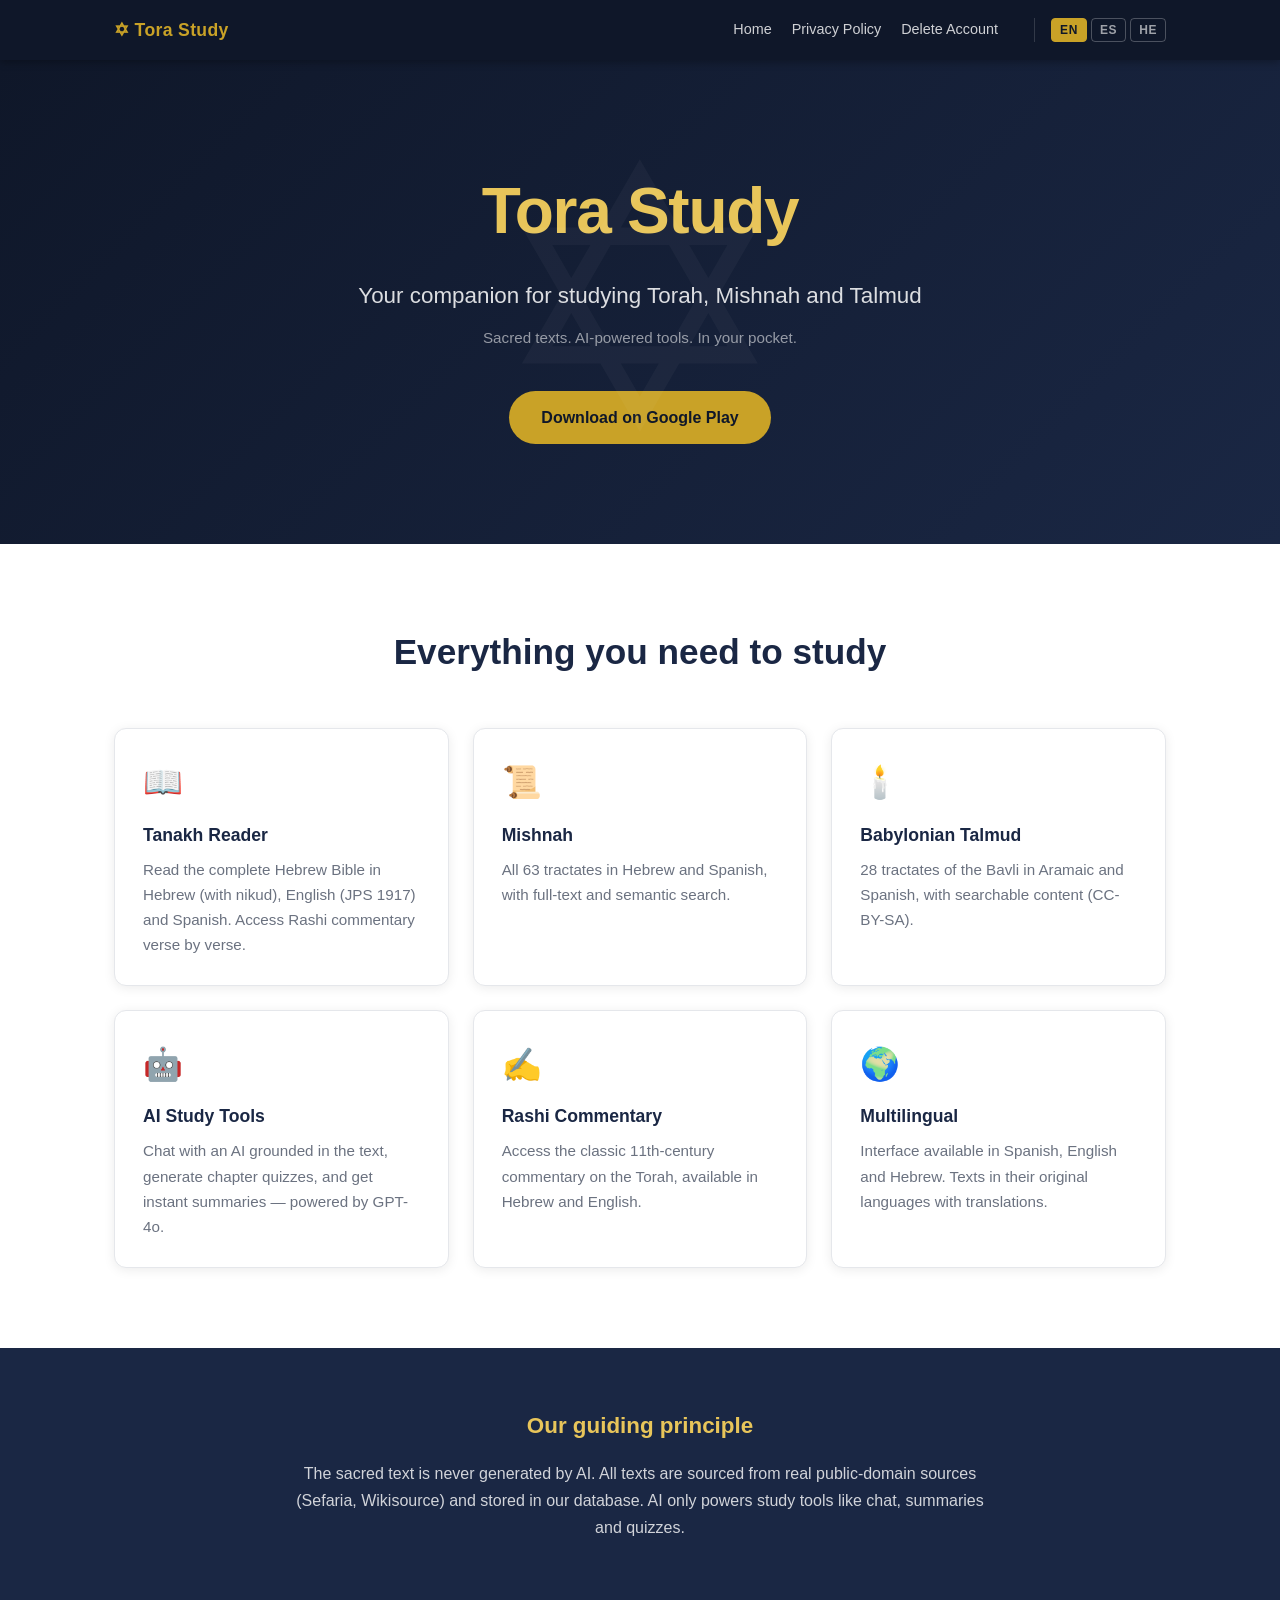
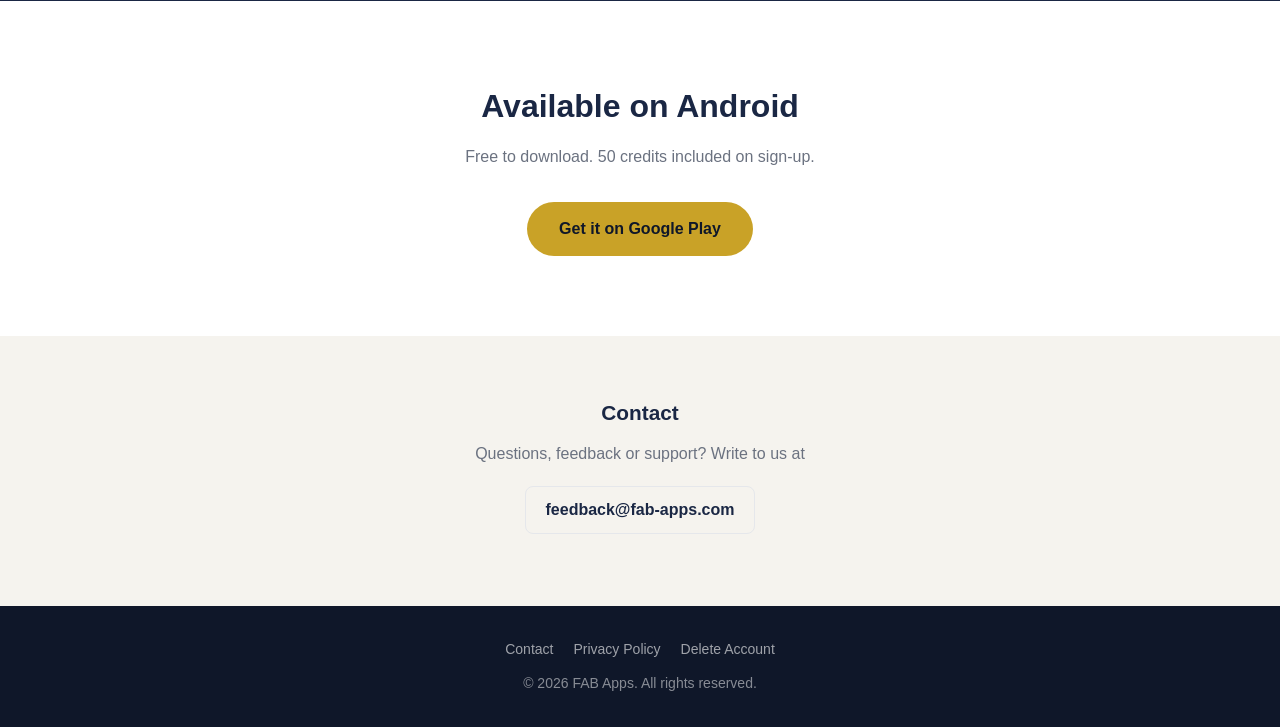
==== index.html @ 7d10b5b9 "Add landing page, privacy policy, and account deletion pages Three static HTML pages with EN/ES/HE l" ====
<!DOCTYPE html>
<html lang="en" dir="ltr">
<head>
  <meta charset="UTF-8" />
  <meta name="viewport" content="width=device-width, initial-scale=1.0" />
  <title>Tora Study</title>
  <meta name="description" content="Study Torah, Mishnah and Talmud with AI-powered tools. Sacred texts, multilingual, in your pocket." />
  <link rel="stylesheet" href="./css/style.css" />
  <link rel="icon" href="data:image/svg+xml,<svg xmlns='http://www.w3.org/2000/svg' viewBox='0 0 100 100'><text y='.9em' font-size='90'>✡</text></svg>" />
</head>
<body>

  <!-- Navigation -->
  <nav class="nav">
    <div class="container nav__inner">
      <a href="./index.html" class="nav__logo">✡ Tora Study</a>
      <div class="nav__links">
        <a href="./index.html" data-i18n="nav.home">Home</a>
        <a href="./privacy.html" data-i18n="nav.privacy">Privacy Policy</a>
        <a href="./delete-account.html" data-i18n="nav.deleteAccount">Delete Account</a>
        <div class="lang-switcher">
          <button class="lang-btn" data-lang="en">EN</button>
          <button class="lang-btn" data-lang="es">ES</button>
          <button class="lang-btn" data-lang="he">HE</button>
        </div>
      </div>
    </div>
  </nav>

  <!-- Hero -->
  <section class="hero">
    <h1 class="hero__title" data-i18n="hero.title">Tora Study</h1>
    <p class="hero__subtitle" data-i18n="hero.subtitle">Your companion for studying Torah, Mishnah and Talmud</p>
    <p class="hero__tagline" data-i18n="hero.tagline">Sacred texts. AI-powered tools. In your pocket.</p>
    <a href="#download" class="btn btn--gold" data-i18n="hero.download">Download on Google Play</a>
  </section>

  <!-- Features -->
  <section class="section">
    <div class="container">
      <h2 class="section__title" data-i18n="features.title">Everything you need to study</h2>
      <div class="features-grid">

        <div class="feature-card">
          <span class="feature-card__icon">📖</span>
          <h3 class="feature-card__title" data-i18n="features.tanakh.title">Tanakh Reader</h3>
          <p class="feature-card__desc" data-i18n="features.tanakh.desc">
            Read the complete Hebrew Bible in Hebrew (with nikud), English (JPS 1917) and Spanish. Access Rashi commentary verse by verse.
          </p>
        </div>

        <div class="feature-card">
          <span class="feature-card__icon">📜</span>
          <h3 class="feature-card__title" data-i18n="features.mishnah.title">Mishnah</h3>
          <p class="feature-card__desc" data-i18n="features.mishnah.desc">
            All 63 tractates in Hebrew and Spanish, with full-text and semantic search.
          </p>
        </div>

        <div class="feature-card">
          <span class="feature-card__icon">🕯️</span>
          <h3 class="feature-card__title" data-i18n="features.talmud.title">Babylonian Talmud</h3>
          <p class="feature-card__desc" data-i18n="features.talmud.desc">
            28 tractates of the Bavli in Aramaic and Spanish, with searchable content (CC-BY-SA).
          </p>
        </div>

        <div class="feature-card">
          <span class="feature-card__icon">🤖</span>
          <h3 class="feature-card__title" data-i18n="features.ai.title">AI Study Tools</h3>
          <p class="feature-card__desc" data-i18n="features.ai.desc">
            Chat with an AI grounded in the text, generate chapter quizzes, and get instant summaries — powered by GPT-4o.
          </p>
        </div>

        <div class="feature-card">
          <span class="feature-card__icon">✍️</span>
          <h3 class="feature-card__title" data-i18n="features.rashi.title">Rashi Commentary</h3>
          <p class="feature-card__desc" data-i18n="features.rashi.desc">
            Access the classic 11th-century commentary on the Torah, available in Hebrew and English.
          </p>
        </div>

        <div class="feature-card">
          <span class="feature-card__icon">🌍</span>
          <h3 class="feature-card__title" data-i18n="features.multilang.title">Multilingual</h3>
          <p class="feature-card__desc" data-i18n="features.multilang.desc">
            Interface available in Spanish, English and Hebrew. Texts in their original languages with translations.
          </p>
        </div>

      </div>
    </div>
  </section>

  <!-- Principle -->
  <div class="principle">
    <h2 class="principle__title" data-i18n="principles.title">Our guiding principle</h2>
    <p class="principle__text" data-i18n="principles.text">
      The sacred text is never generated by AI. All texts are sourced from real public-domain sources (Sefaria, Wikisource) and stored in our database. AI only powers study tools like chat, summaries and quizzes.
    </p>
  </div>

  <!-- Download -->
  <section class="download" id="download">
    <h2 class="download__title" data-i18n="download.title">Available on Android</h2>
    <p class="download__subtitle" data-i18n="download.subtitle">Free to download. 50 credits included on sign-up.</p>
    <a href="#" class="btn btn--gold" data-i18n="download.google">Get it on Google Play</a>
  </section>

  <!-- Contact -->
  <section class="contact">
    <h2 class="contact__title" data-i18n="contact.title">Contact</h2>
    <p class="contact__text" data-i18n="contact.text">Questions, feedback or support? Write to us at</p>
    <a href="mailto:feedback@fab-apps.com" class="email-link" data-i18n-email>feedback@fab-apps.com</a>
  </section>

  <!-- Footer -->
  <footer class="footer">
    <div class="footer__links">
      <a href="./index.html" data-i18n="footer.contact">Contact</a>
      <a href="./privacy.html" data-i18n="footer.privacy">Privacy Policy</a>
      <a href="./delete-account.html" data-i18n="footer.delete">Delete Account</a>
    </div>
    <p data-i18n="footer.copyright">© 2026 FAB Apps. All rights reserved.</p>
  </footer>

  <script src="./js/i18n.js"></script>
</body>
</html>
---- css/style.css ----
/* ── Reset & base ────────────────────────────────────────────────────────── */
*, *::before, *::after { box-sizing: border-box; margin: 0; padding: 0; }

:root {
  --navy:    #1a2744;
  --navy-dk: #0f1729;
  --gold:    #c9a227;
  --gold-lt: #e8c55a;
  --white:   #ffffff;
  --off-white: #f5f3ee;
  --text:    #1a1a2e;
  --muted:   #6b7280;
  --border:  #e5e7eb;
  --card-bg: #ffffff;
  --shadow:  0 2px 12px rgba(0,0,0,.08);
  --radius:  12px;
  --max-w:   1100px;
}

html { font-size: 16px; scroll-behavior: smooth; }

body {
  font-family: -apple-system, BlinkMacSystemFont, 'Segoe UI', Roboto, Helvetica, Arial, sans-serif;
  color: var(--text);
  background: var(--white);
  line-height: 1.6;
}

a { color: var(--gold); text-decoration: none; }
a:hover { text-decoration: underline; }

img { max-width: 100%; height: auto; }

/* ── Layout helpers ──────────────────────────────────────────────────────── */
.container { max-width: var(--max-w); margin: 0 auto; padding: 0 24px; }
.section    { padding: 80px 0; }
.section--alt { background: var(--off-white); }

/* ── Nav ─────────────────────────────────────────────────────────────────── */
.nav {
  background: var(--navy-dk);
  position: sticky;
  top: 0;
  z-index: 100;
  box-shadow: 0 2px 8px rgba(0,0,0,.3);
}

.nav__inner {
  display: flex;
  align-items: center;
  gap: 24px;
  height: 60px;
}

.nav__logo {
  color: var(--gold);
  font-weight: 700;
  font-size: 1.1rem;
  letter-spacing: .02em;
  white-space: nowrap;
  text-decoration: none;
}

.nav__links {
  display: flex;
  gap: 20px;
  margin-left: auto;
  align-items: center;
}

.nav__links a {
  color: rgba(255,255,255,.8);
  font-size: .9rem;
  white-space: nowrap;
  transition: color .2s;
}

.nav__links a:hover { color: var(--gold-lt); text-decoration: none; }

.lang-switcher {
  display: flex;
  gap: 4px;
  margin-left: 16px;
  border-left: 1px solid rgba(255,255,255,.15);
  padding-left: 16px;
}

.lang-btn {
  background: transparent;
  border: 1px solid rgba(255,255,255,.25);
  color: rgba(255,255,255,.6);
  padding: 4px 8px;
  border-radius: 4px;
  cursor: pointer;
  font-size: .75rem;
  font-weight: 600;
  letter-spacing: .05em;
  transition: all .2s;
}

.lang-btn:hover,
.lang-btn.active {
  background: var(--gold);
  border-color: var(--gold);
  color: var(--navy-dk);
}

/* ── Hero ────────────────────────────────────────────────────────────────── */
.hero {
  background: linear-gradient(135deg, var(--navy-dk) 0%, var(--navy) 100%);
  color: var(--white);
  text-align: center;
  padding: 100px 24px;
  position: relative;
  overflow: hidden;
}

.hero::before {
  content: '✡';
  position: absolute;
  font-size: 360px;
  opacity: .03;
  top: 50%;
  left: 50%;
  transform: translate(-50%, -50%);
  pointer-events: none;
}

.hero__title {
  font-size: clamp(2.5rem, 6vw, 4rem);
  font-weight: 800;
  color: var(--gold-lt);
  letter-spacing: -.02em;
  margin-bottom: 16px;
}

.hero__subtitle {
  font-size: clamp(1.1rem, 2.5vw, 1.4rem);
  color: rgba(255,255,255,.85);
  max-width: 600px;
  margin: 0 auto 12px;
}

.hero__tagline {
  font-size: .95rem;
  color: rgba(255,255,255,.55);
  margin-bottom: 40px;
}

.btn {
  display: inline-flex;
  align-items: center;
  gap: 8px;
  padding: 14px 32px;
  border-radius: 50px;
  font-weight: 700;
  font-size: 1rem;
  transition: all .2s;
  cursor: pointer;
  border: none;
  text-decoration: none;
}

.btn--gold {
  background: var(--gold);
  color: var(--navy-dk);
}

.btn--gold:hover {
  background: var(--gold-lt);
  transform: translateY(-2px);
  box-shadow: 0 8px 24px rgba(201,162,39,.35);
  text-decoration: none;
  color: var(--navy-dk);
}

.btn--outline {
  background: transparent;
  color: var(--gold);
  border: 2px solid var(--gold);
}

.btn--outline:hover {
  background: var(--gold);
  color: var(--navy-dk);
  text-decoration: none;
}

/* ── Features grid ───────────────────────────────────────────────────────── */
.section__title {
  text-align: center;
  font-size: clamp(1.5rem, 3vw, 2.2rem);
  font-weight: 700;
  color: var(--navy);
  margin-bottom: 48px;
}

.features-grid {
  display: grid;
  grid-template-columns: repeat(auto-fill, minmax(300px, 1fr));
  gap: 24px;
}

.feature-card {
  background: var(--card-bg);
  border: 1px solid var(--border);
  border-radius: var(--radius);
  padding: 28px;
  box-shadow: var(--shadow);
  transition: transform .2s, box-shadow .2s;
}

.feature-card:hover {
  transform: translateY(-4px);
  box-shadow: 0 8px 24px rgba(0,0,0,.12);
}

.feature-card__icon {
  font-size: 2rem;
  margin-bottom: 12px;
  display: block;
}

.feature-card__title {
  font-size: 1.1rem;
  font-weight: 700;
  color: var(--navy);
  margin-bottom: 8px;
}

.feature-card__desc {
  font-size: .95rem;
  color: var(--muted);
  line-height: 1.65;
}

/* ── Principle banner ─────────────────────────────────────────────────────── */
.principle {
  background: var(--navy);
  color: var(--white);
  padding: 60px 24px;
  text-align: center;
}

.principle__title {
  font-size: 1.4rem;
  font-weight: 700;
  color: var(--gold-lt);
  margin-bottom: 16px;
}

.principle__text {
  max-width: 700px;
  margin: 0 auto;
  color: rgba(255,255,255,.8);
  font-size: 1rem;
  line-height: 1.7;
}

/* ── Download section ────────────────────────────────────────────────────── */
.download {
  text-align: center;
  padding: 80px 24px;
}

.download__title {
  font-size: clamp(1.5rem, 3vw, 2rem);
  font-weight: 700;
  color: var(--navy);
  margin-bottom: 12px;
}

.download__subtitle {
  color: var(--muted);
  margin-bottom: 32px;
}

.store-badge {
  display: inline-block;
  background: #000;
  color: #fff;
  border-radius: 10px;
  padding: 12px 24px;
  font-weight: 600;
  font-size: .95rem;
  transition: opacity .2s;
}

.store-badge:hover { opacity: .85; text-decoration: none; color: #fff; }

/* ── Contact ─────────────────────────────────────────────────────────────── */
.contact {
  background: var(--off-white);
  text-align: center;
  padding: 60px 24px;
}

.contact__title {
  font-size: 1.3rem;
  font-weight: 700;
  color: var(--navy);
  margin-bottom: 12px;
}

.contact__text { color: var(--muted); margin-bottom: 8px; }

/* ── Footer ──────────────────────────────────────────────────────────────── */
.footer {
  background: var(--navy-dk);
  color: rgba(255,255,255,.5);
  text-align: center;
  padding: 32px 24px;
  font-size: .875rem;
}

.footer__links {
  display: flex;
  justify-content: center;
  gap: 20px;
  margin-bottom: 12px;
  flex-wrap: wrap;
}

.footer__links a { color: rgba(255,255,255,.6); }
.footer__links a:hover { color: var(--gold); text-decoration: none; }

/* ── Privacy / Delete pages ──────────────────────────────────────────────── */
.page-hero {
  background: linear-gradient(135deg, var(--navy-dk) 0%, var(--navy) 100%);
  color: var(--white);
  padding: 60px 24px;
  text-align: center;
}

.page-hero__title {
  font-size: clamp(1.8rem, 4vw, 2.8rem);
  font-weight: 800;
  color: var(--gold-lt);
  margin-bottom: 8px;
}

.page-hero__sub {
  color: rgba(255,255,255,.65);
  font-size: .9rem;
}

.prose {
  max-width: 800px;
  margin: 0 auto;
  padding: 60px 24px;
}

.prose h2 {
  font-size: 1.25rem;
  font-weight: 700;
  color: var(--navy);
  margin: 40px 0 12px;
  padding-bottom: 8px;
  border-bottom: 2px solid var(--gold);
}

.prose p, .prose li {
  color: var(--muted);
  margin-bottom: 12px;
  font-size: .975rem;
  line-height: 1.75;
}

.prose ul { padding-left: 20px; margin-bottom: 16px; }
.prose li { margin-bottom: 6px; }
.prose strong { color: var(--text); }
.prose a { color: var(--gold); }

/* Delete account page */
.method-card {
  background: var(--card-bg);
  border: 1px solid var(--border);
  border-radius: var(--radius);
  padding: 28px;
  margin: 24px 0;
  box-shadow: var(--shadow);
}

.method-card__title {
  font-size: 1.15rem;
  font-weight: 700;
  color: var(--navy);
  margin-bottom: 16px;
  display: flex;
  align-items: center;
  gap: 10px;
}

.method-card__title .badge {
  background: var(--gold);
  color: var(--navy-dk);
  border-radius: 50%;
  width: 28px; height: 28px;
  display: inline-flex;
  align-items: center;
  justify-content: center;
  font-size: .8rem;
  font-weight: 800;
  flex-shrink: 0;
}

.steps { list-style: none; counter-reset: steps; padding: 0; }
.steps li {
  counter-increment: steps;
  display: flex;
  gap: 12px;
  align-items: flex-start;
  margin-bottom: 10px;
  color: var(--muted);
  font-size: .95rem;
}

.steps li::before {
  content: counter(steps);
  background: var(--navy);
  color: white;
  border-radius: 50%;
  width: 22px; height: 22px;
  display: inline-flex;
  align-items: center;
  justify-content: center;
  font-size: .75rem;
  font-weight: 700;
  flex-shrink: 0;
  margin-top: 2px;
}

.note {
  background: #fef3cd;
  border-left: 4px solid var(--gold);
  border-radius: 4px;
  padding: 12px 16px;
  font-size: .9rem;
  color: #7a5c00;
  margin-top: 16px;
}

.checklist { list-style: none; padding: 0; }
.checklist li {
  display: flex;
  align-items: center;
  gap: 10px;
  padding: 8px 0;
  border-bottom: 1px solid var(--border);
  color: var(--muted);
  font-size: .95rem;
}
.checklist li::before { content: '✓'; color: #16a34a; font-weight: 700; }

.email-link {
  display: inline-block;
  background: var(--off-white);
  border: 1px solid var(--border);
  border-radius: 8px;
  padding: 10px 20px;
  color: var(--navy) !important;
  font-weight: 600;
  margin: 12px 0;
  font-size: 1rem;
}

/* ── RTL support ─────────────────────────────────────────────────────────── */
[dir="rtl"] .nav__links  { margin-left: 0; margin-right: auto; }
[dir="rtl"] .lang-switcher { border-left: none; border-right: 1px solid rgba(255,255,255,.15); padding-left: 0; padding-right: 16px; }
[dir="rtl"] .prose ul    { padding-left: 0; padding-right: 20px; }
[dir="rtl"] .steps li    { flex-direction: row; }
[dir="rtl"] .prose h2    { border-bottom: none; border-top: 2px solid var(--gold); padding-top: 8px; }
[dir="rtl"] .method-card__title { flex-direction: row-reverse; }
[dir="rtl"] .checklist li { flex-direction: row-reverse; }
[dir="rtl"] .note { border-left: none; border-right: 4px solid var(--gold); }

/* ── Responsive ──────────────────────────────────────────────────────────── */
@media (max-width: 640px) {
  .nav__links a:not(.lang-btn) { display: none; }
  .features-grid { grid-template-columns: 1fr; }
  .section { padding: 56px 0; }
}
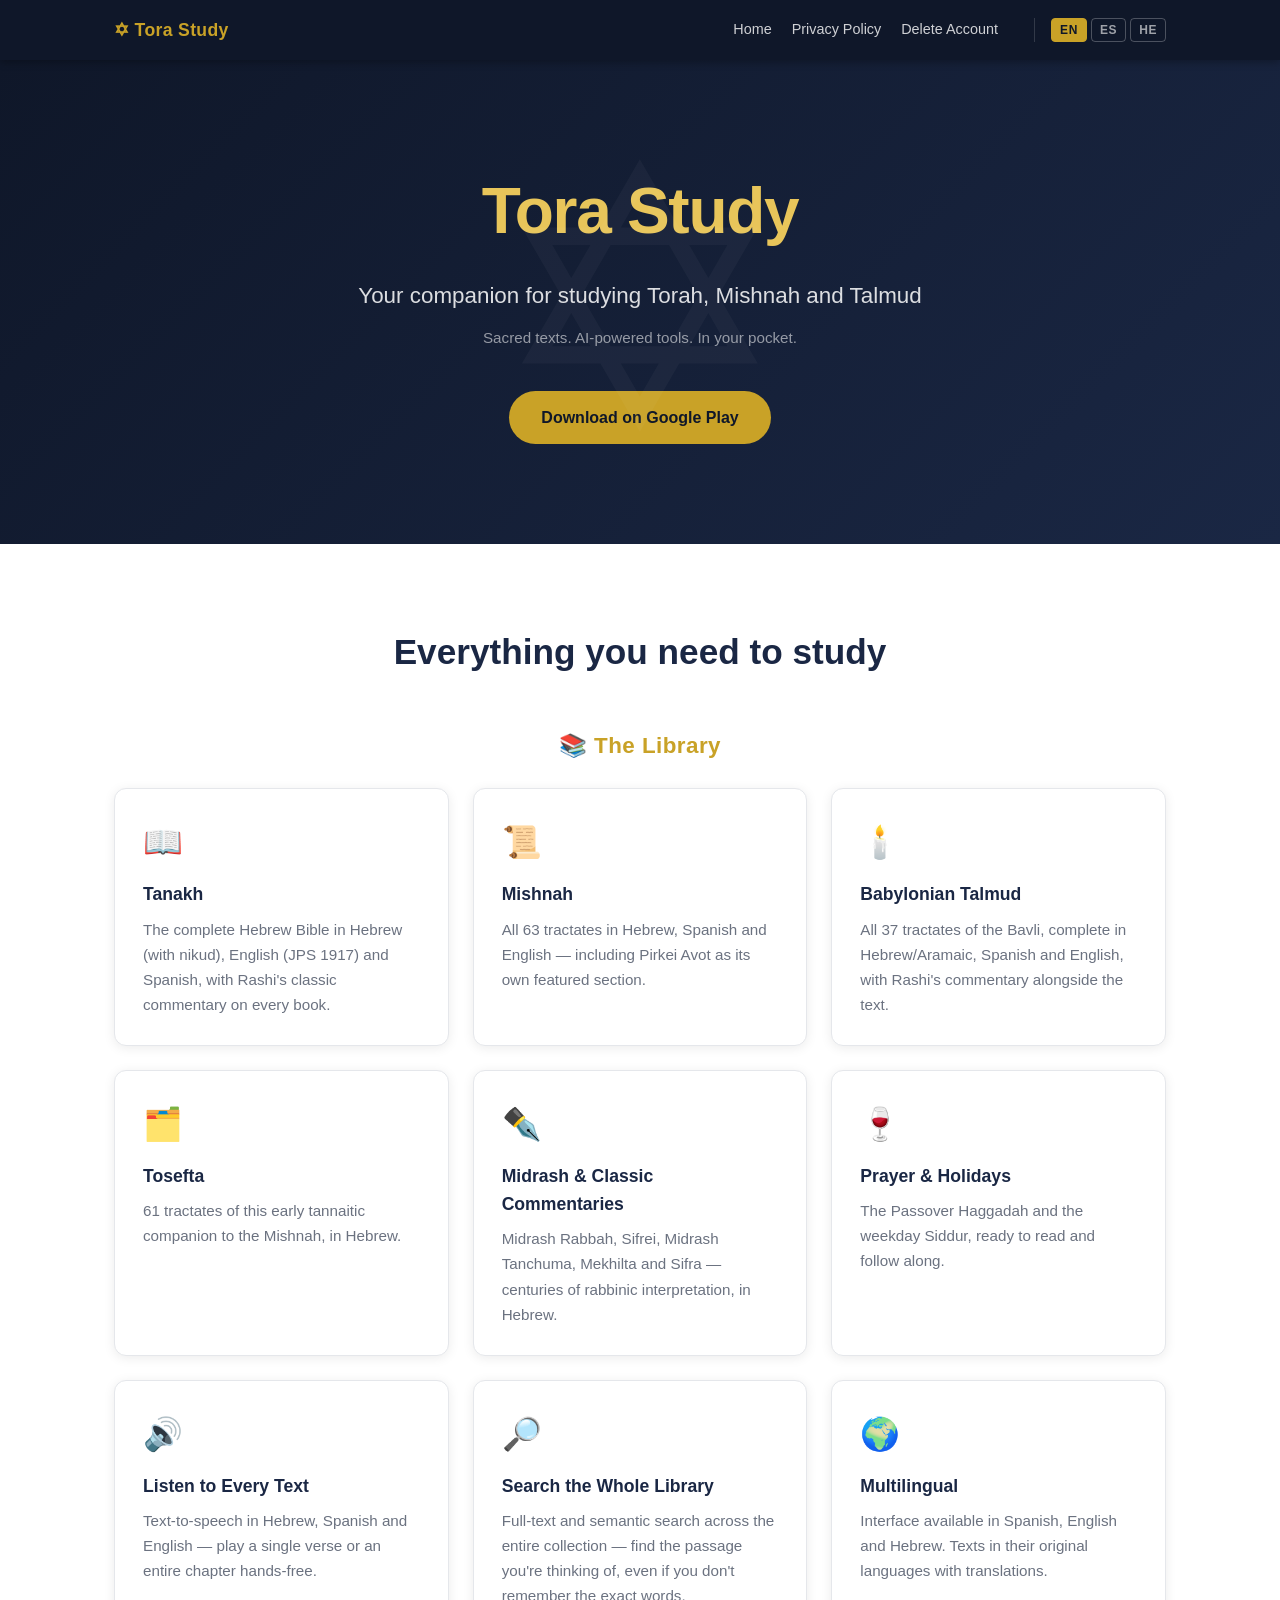
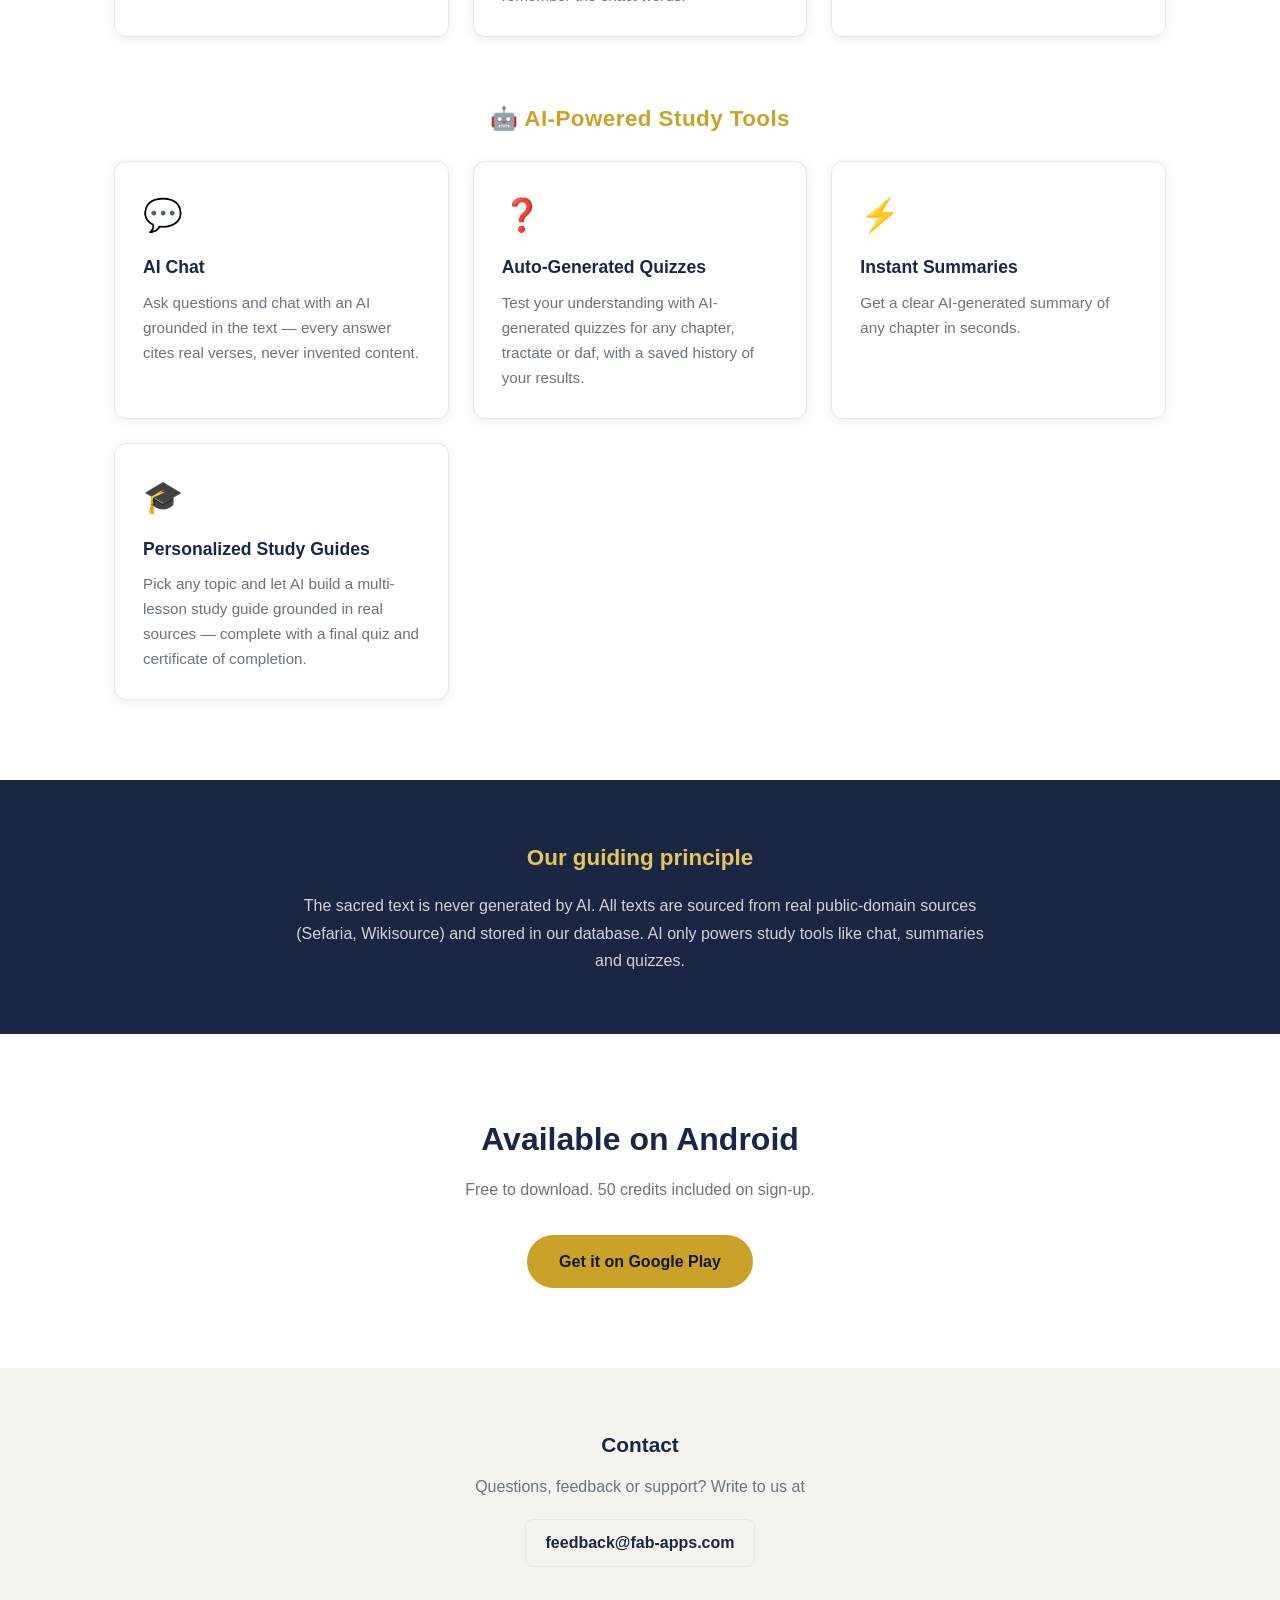
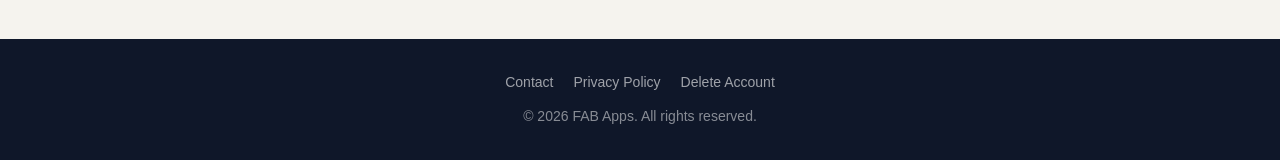
==== commit 4eae5211: "new features" ====
--- a/index.html
+++ b/index.html
@@ -4,7 +4,7 @@
   <meta charset="UTF-8" />
   <meta name="viewport" content="width=device-width, initial-scale=1.0" />
   <title>Tora Study</title>
-  <meta name="description" content="Study Torah, Mishnah and Talmud with AI-powered tools. Sacred texts, multilingual, in your pocket." />
+  <meta name="description" content="Study Tanakh, Mishnah, Talmud, Tosefta and Midrash with AI-powered tools. Sacred texts, multilingual, in your pocket." />
   <link rel="stylesheet" href="./css/style.css" />
   <link rel="icon" href="data:image/svg+xml,<svg xmlns='http://www.w3.org/2000/svg' viewBox='0 0 100 100'><text y='.9em' font-size='90'>✡</text></svg>" />
 </head>
@@ -39,57 +39,127 @@
   <section class="section">
     <div class="container">
       <h2 class="section__title" data-i18n="features.title">Everything you need to study</h2>
-      <div class="features-grid">
-
-        <div class="feature-card">
-          <span class="feature-card__icon">📖</span>
-          <h3 class="feature-card__title" data-i18n="features.tanakh.title">Tanakh Reader</h3>
-          <p class="feature-card__desc" data-i18n="features.tanakh.desc">
-            Read the complete Hebrew Bible in Hebrew (with nikud), English (JPS 1917) and Spanish. Access Rashi commentary verse by verse.
-          </p>
+
+      <!-- The Library -->
+      <div class="features-group">
+        <h3 class="features-group__title" data-i18n="features.groupLibrary">📚 The Library</h3>
+        <div class="features-grid">
+
+          <div class="feature-card">
+            <span class="feature-card__icon">📖</span>
+            <h3 class="feature-card__title" data-i18n="features.tanakh.title">Tanakh</h3>
+            <p class="feature-card__desc" data-i18n="features.tanakh.desc">
+              The complete Hebrew Bible in Hebrew (with nikud), English (JPS 1917) and Spanish, with Rashi's classic commentary on every book.
+            </p>
+          </div>
+
+          <div class="feature-card">
+            <span class="feature-card__icon">📜</span>
+            <h3 class="feature-card__title" data-i18n="features.mishnah.title">Mishnah</h3>
+            <p class="feature-card__desc" data-i18n="features.mishnah.desc">
+              All 63 tractates in Hebrew, Spanish and English — including Pirkei Avot as its own featured section.
+            </p>
+          </div>
+
+          <div class="feature-card">
+            <span class="feature-card__icon">🕯️</span>
+            <h3 class="feature-card__title" data-i18n="features.talmud.title">Babylonian Talmud</h3>
+            <p class="feature-card__desc" data-i18n="features.talmud.desc">
+              All 37 tractates of the Bavli, complete in Hebrew/Aramaic, Spanish and English, with Rashi's commentary alongside the text.
+            </p>
+          </div>
+
+          <div class="feature-card">
+            <span class="feature-card__icon">🗂️</span>
+            <h3 class="feature-card__title" data-i18n="features.tosefta.title">Tosefta</h3>
+            <p class="feature-card__desc" data-i18n="features.tosefta.desc">
+              61 tractates of this early tannaitic companion to the Mishnah, in Hebrew.
+            </p>
+          </div>
+
+          <div class="feature-card">
+            <span class="feature-card__icon">✒️</span>
+            <h3 class="feature-card__title" data-i18n="features.midrash.title">Midrash &amp; Classic Commentaries</h3>
+            <p class="feature-card__desc" data-i18n="features.midrash.desc">
+              Midrash Rabbah, Sifrei, Midrash Tanchuma, Mekhilta and Sifra — centuries of rabbinic interpretation, in Hebrew.
+            </p>
+          </div>
+
+          <div class="feature-card">
+            <span class="feature-card__icon">🍷</span>
+            <h3 class="feature-card__title" data-i18n="features.prayer.title">Prayer &amp; Holidays</h3>
+            <p class="feature-card__desc" data-i18n="features.prayer.desc">
+              The Passover Haggadah and the weekday Siddur, ready to read and follow along.
+            </p>
+          </div>
+
+          <div class="feature-card">
+            <span class="feature-card__icon">🔊</span>
+            <h3 class="feature-card__title" data-i18n="features.audio.title">Listen to Every Text</h3>
+            <p class="feature-card__desc" data-i18n="features.audio.desc">
+              Text-to-speech in Hebrew, Spanish and English — play a single verse or an entire chapter hands-free.
+            </p>
+          </div>
+
+          <div class="feature-card">
+            <span class="feature-card__icon">🔎</span>
+            <h3 class="feature-card__title" data-i18n="features.search.title">Search the Whole Library</h3>
+            <p class="feature-card__desc" data-i18n="features.search.desc">
+              Full-text and semantic search across the entire collection — find the passage you're thinking of, even if you don't remember the exact words.
+            </p>
+          </div>
+
+          <div class="feature-card">
+            <span class="feature-card__icon">🌍</span>
+            <h3 class="feature-card__title" data-i18n="features.multilang.title">Multilingual</h3>
+            <p class="feature-card__desc" data-i18n="features.multilang.desc">
+              Interface available in Spanish, English and Hebrew. Texts in their original languages with translations.
+            </p>
+          </div>
+
         </div>
-
-        <div class="feature-card">
-          <span class="feature-card__icon">📜</span>
-          <h3 class="feature-card__title" data-i18n="features.mishnah.title">Mishnah</h3>
-          <p class="feature-card__desc" data-i18n="features.mishnah.desc">
-            All 63 tractates in Hebrew and Spanish, with full-text and semantic search.
-          </p>
+      </div>
+
+      <!-- AI-Powered Study Tools -->
+      <div class="features-group">
+        <h3 class="features-group__title" data-i18n="features.groupAI">🤖 AI-Powered Study Tools</h3>
+        <div class="features-grid">
+
+          <div class="feature-card">
+            <span class="feature-card__icon">💬</span>
+            <h3 class="feature-card__title" data-i18n="features.chat.title">AI Chat</h3>
+            <p class="feature-card__desc" data-i18n="features.chat.desc">
+              Ask questions and chat with an AI grounded in the text — every answer cites real verses, never invented content.
+            </p>
+          </div>
+
+          <div class="feature-card">
+            <span class="feature-card__icon">❓</span>
+            <h3 class="feature-card__title" data-i18n="features.quiz.title">Auto-Generated Quizzes</h3>
+            <p class="feature-card__desc" data-i18n="features.quiz.desc">
+              Test your understanding with AI-generated quizzes for any chapter, tractate or daf, with a saved history of your results.
+            </p>
+          </div>
+
+          <div class="feature-card">
+            <span class="feature-card__icon">⚡</span>
+            <h3 class="feature-card__title" data-i18n="features.summary.title">Instant Summaries</h3>
+            <p class="feature-card__desc" data-i18n="features.summary.desc">
+              Get a clear AI-generated summary of any chapter in seconds.
+            </p>
+          </div>
+
+          <div class="feature-card">
+            <span class="feature-card__icon">🎓</span>
+            <h3 class="feature-card__title" data-i18n="features.guides.title">Personalized Study Guides</h3>
+            <p class="feature-card__desc" data-i18n="features.guides.desc">
+              Pick any topic and let AI build a multi-lesson study guide grounded in real sources — complete with a final quiz and certificate of completion.
+            </p>
+          </div>
+
         </div>
-
-        <div class="feature-card">
-          <span class="feature-card__icon">🕯️</span>
-          <h3 class="feature-card__title" data-i18n="features.talmud.title">Babylonian Talmud</h3>
-          <p class="feature-card__desc" data-i18n="features.talmud.desc">
-            28 tractates of the Bavli in Aramaic and Spanish, with searchable content (CC-BY-SA).
-          </p>
-        </div>
-
-        <div class="feature-card">
-          <span class="feature-card__icon">🤖</span>
-          <h3 class="feature-card__title" data-i18n="features.ai.title">AI Study Tools</h3>
-          <p class="feature-card__desc" data-i18n="features.ai.desc">
-            Chat with an AI grounded in the text, generate chapter quizzes, and get instant summaries — powered by GPT-4o.
-          </p>
-        </div>
-
-        <div class="feature-card">
-          <span class="feature-card__icon">✍️</span>
-          <h3 class="feature-card__title" data-i18n="features.rashi.title">Rashi Commentary</h3>
-          <p class="feature-card__desc" data-i18n="features.rashi.desc">
-            Access the classic 11th-century commentary on the Torah, available in Hebrew and English.
-          </p>
-        </div>
-
-        <div class="feature-card">
-          <span class="feature-card__icon">🌍</span>
-          <h3 class="feature-card__title" data-i18n="features.multilang.title">Multilingual</h3>
-          <p class="feature-card__desc" data-i18n="features.multilang.desc">
-            Interface available in Spanish, English and Hebrew. Texts in their original languages with translations.
-          </p>
-        </div>
-
       </div>
+
     </div>
   </section>
 
--- a/css/style.css
+++ b/css/style.css
@@ -201,6 +201,19 @@
   gap: 24px;
 }
 
+.features-group + .features-group {
+  margin-top: 64px;
+}
+
+.features-group__title {
+  font-size: clamp(1.1rem, 2vw, 1.4rem);
+  font-weight: 700;
+  color: var(--gold);
+  text-align: center;
+  margin-bottom: 24px;
+  letter-spacing: .02em;
+}
+
 .feature-card {
   background: var(--card-bg);
   border: 1px solid var(--border);
